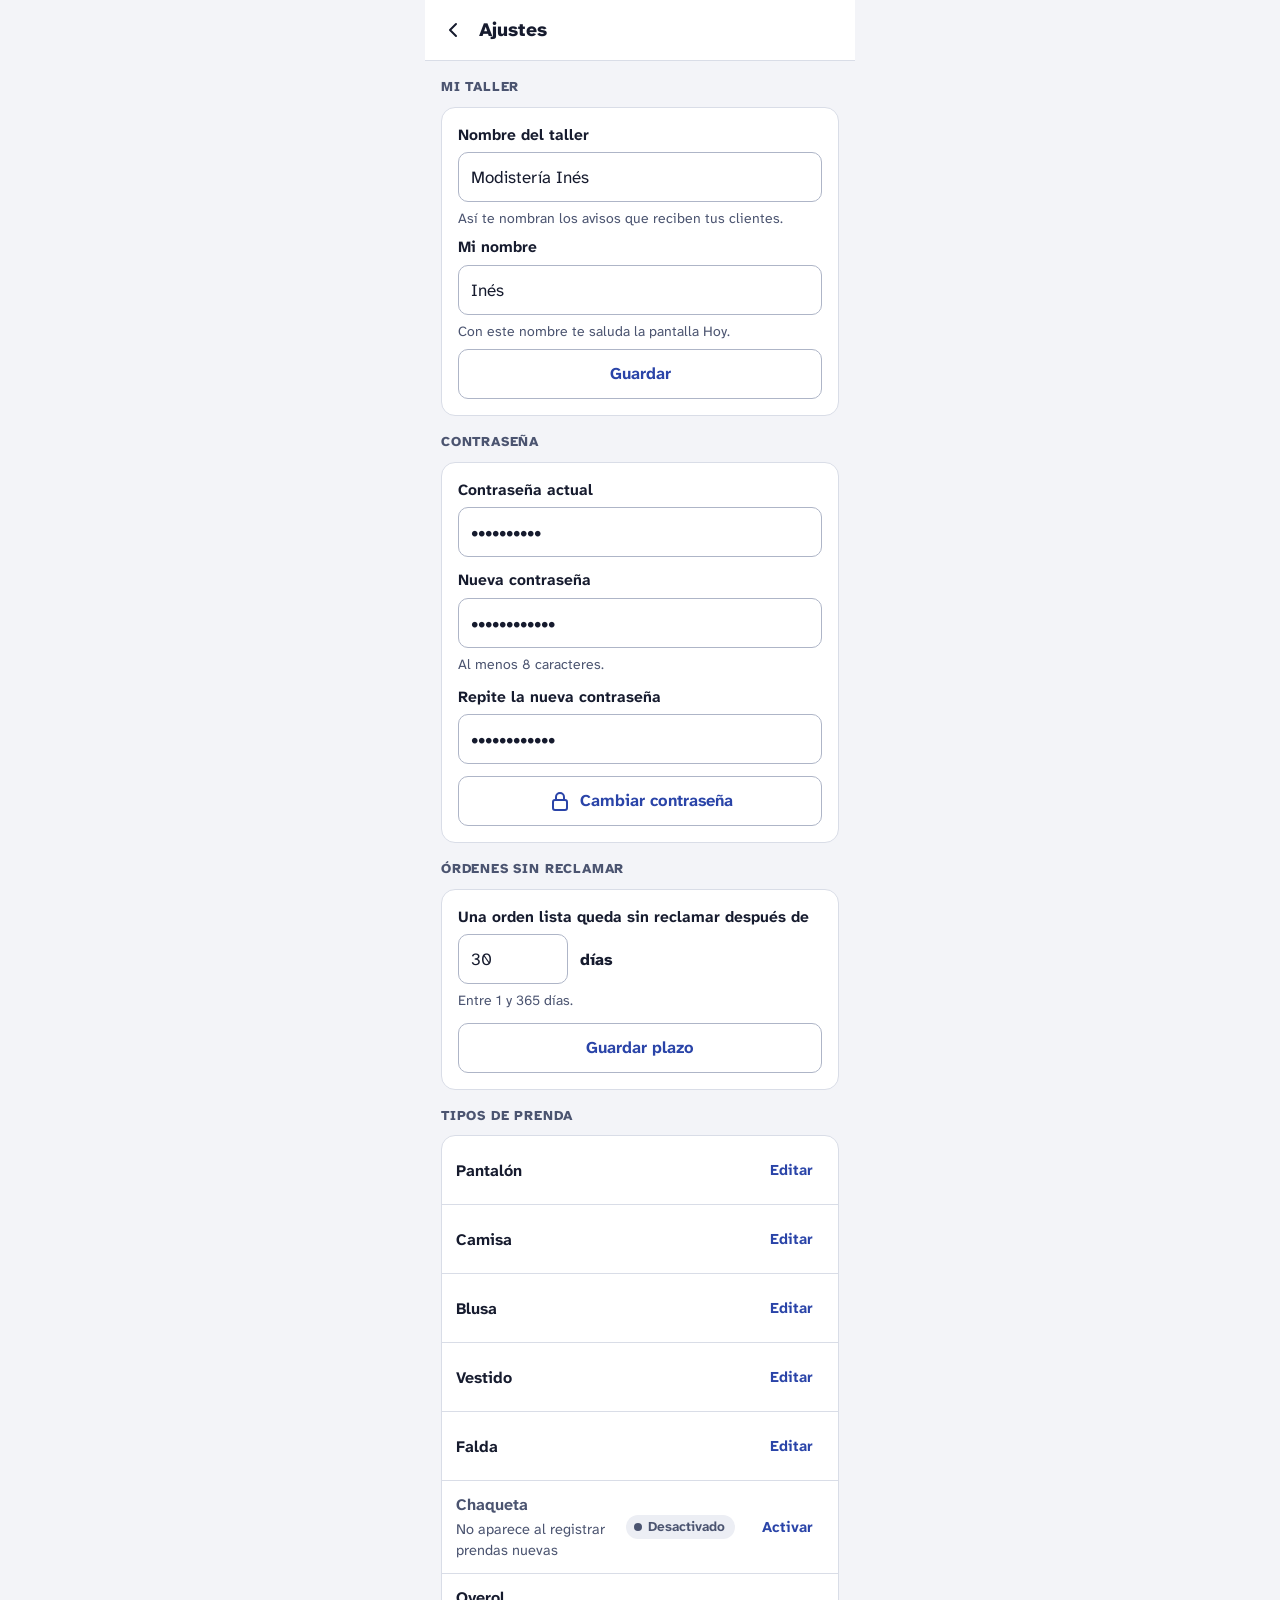
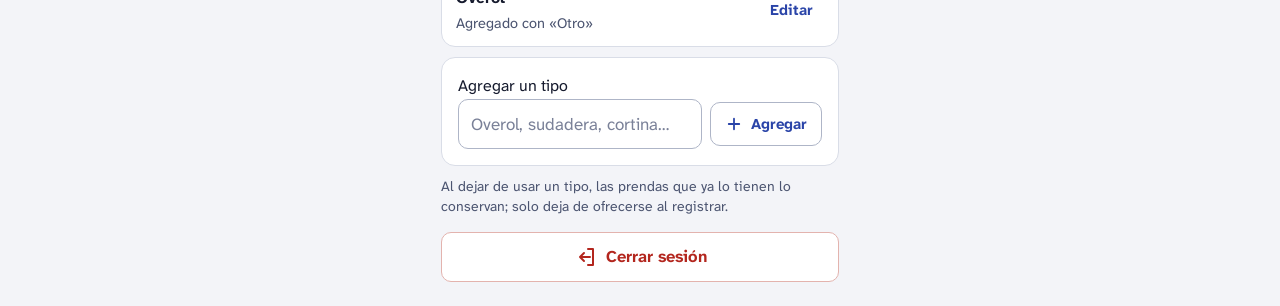
==== docs/03-diseno/mockups/pt-23-ajustes.html @ a5ea245a "docs(DOC-13): los mockups de las tres pantallas que cambiaron con HU-37 y HU-38 generar_mockups.mjs " ====
<!doctype html>
<html lang="es">
<head>
<meta charset="utf-8">
<meta name="viewport" content="width=device-width, initial-scale=1">
<meta name="pantalla" content="PT-23">
<meta name="historias" content="HU-38, HU-02, HU-35, HU-16, HU-01">
<meta name="criterios" content="CA-38.1, CA-38.2, CA-02.1, CA-35.1, CA-16.2, CA-16.3, CA-01.4">
<title>PT-23 · Ajustes</title>
<link rel="stylesheet" href="https://fonts.googleapis.com/css2?family=Atkinson+Hyperlegible+Next:wght@400;700;800&family=Atkinson+Hyperlegible+Mono:wght@500;700&display=swap">
<link rel="stylesheet" href="estilos.css">
</head>
<body>
<div class="app">
  <header class="barra">
    <a class="boton-icono" href="pt-02-panel-del-dia.html" aria-label="Volver"><i class="i i-atras"></i></a>
    <h1>Ajustes</h1>
  </header>

  <main class="contenido">
    <section class="seccion">
      <h2 class="titulo-seccion">Mi taller</h2>
      <div class="tarjeta pila">
        <div class="campo">
          <label for="nombre-taller">Nombre del taller</label>
          <input class="entrada" id="nombre-taller" value="Modistería Inés">
          <span class="ayuda">Así te nombran los avisos que reciben tus clientes.</span>
        </div>
        <div class="campo">
          <label for="nombre-usuaria">Mi nombre</label>
          <input class="entrada" id="nombre-usuaria" value="Inés">
          <span class="ayuda">Con este nombre te saluda la pantalla Hoy.</span>
        </div>
        <button class="btn btn-secundario">Guardar</button>
      </div>
    </section>

    <section class="seccion">
      <h2 class="titulo-seccion">Contraseña</h2>
      <div class="tarjeta">
        <div class="campo"><label for="actual">Contraseña actual</label><input class="entrada" id="actual" type="password" value="actual-123"></div>
        <div class="campo"><label for="nueva">Nueva contraseña</label><input class="entrada" id="nueva" type="password" value="nueva-segura"><span class="ayuda">Al menos 8 caracteres.</span></div>
        <div class="campo"><label for="repetir">Repite la nueva contraseña</label><input class="entrada" id="repetir" type="password" value="nueva-segura"></div>
        <button class="btn btn-secundario"><i class="i i-candado"></i>Cambiar contraseña</button>
      </div>
    </section>

    <section class="seccion">
      <h2 class="titulo-seccion">Órdenes sin reclamar</h2>
      <div class="tarjeta">
        <div class="campo">
          <label for="plazo">Una orden lista queda sin reclamar después de</label>
          <div class="entre"><input class="entrada" id="plazo" inputmode="numeric" value="30" style="max-width:110px"><span class="fuerte" style="flex:1">días</span></div>
          <span class="ayuda">Entre 1 y 365 días.</span>
        </div>
        <button class="btn btn-secundario">Guardar plazo</button>
      </div>
    </section>

    <section class="seccion">
      <h2 class="titulo-seccion">Tipos de prenda</h2>
      <ul class="lista">
        <li class="fila"><span class="principal"><span class="nombre">Pantalón</span></span><button class="btn btn-texto btn-pequeno">Editar</button></li>
        <li class="fila"><span class="principal"><span class="nombre">Camisa</span></span><button class="btn btn-texto btn-pequeno">Editar</button></li>
        <li class="fila"><span class="principal"><span class="nombre">Blusa</span></span><button class="btn btn-texto btn-pequeno">Editar</button></li>
        <li class="fila"><span class="principal"><span class="nombre">Vestido</span></span><button class="btn btn-texto btn-pequeno">Editar</button></li>
        <li class="fila"><span class="principal"><span class="nombre">Falda</span></span><button class="btn btn-texto btn-pequeno">Editar</button></li>
        <li class="fila"><span class="principal"><span class="nombre texto-2">Chaqueta</span><span class="detalle">No aparece al registrar prendas nuevas</span></span><span class="chip chip-descartado">Desactivado</span><button class="btn btn-texto btn-pequeno">Activar</button></li>
        <li class="fila"><span class="principal"><span class="nombre">Overol</span><span class="detalle">Agregado con «Otro»</span></span><button class="btn btn-texto btn-pequeno">Editar</button></li>
      </ul>
      <div class="tarjeta pila pila-junta">
        <label class="etiqueta" for="tipo-nuevo">Agregar un tipo</label>
        <div class="fila-campo">
          <input class="entrada crece" id="tipo-nuevo" placeholder="Overol, sudadera, cortina…">
          <button class="btn btn-secundario btn-pequeno"><i class="i i-mas i-sm"></i>Agregar</button>
        </div>
      </div>
      <p class="texto-2 pequeno">Al dejar de usar un tipo, las prendas que ya lo tienen lo conservan; solo deja de ofrecerse al registrar.</p>
    </section>

    <a class="btn btn-peligro-borde" href="pt-01-iniciar-sesion.html"><i class="i i-salir"></i>Cerrar sesión</a>
  </main>
</div>
</body>
</html>
---- docs/03-diseno/mockups/estilos.css ----
/*
 * Sistema visual de los mockups de Puntada.
 * Móvil primero (RNF-07): columna de hasta 430 px, controles de al menos 44 px.
 * Contraste de texto de al menos 4,5:1 (RNF-11). Dinero y fechas en formato colombiano (RNF-08).
 * Estas mismas variables pasan a las vistas de Laravel en el Sprint 3.
 */

:root {
  --fondo: #f3f4f8;
  --superficie: #ffffff;
  --superficie-2: #f8f9fc;
  --tinta: #161b2e;
  --tinta-2: #4b5470;
  --borde: #d9dde7;
  --borde-fuerte: #aeb5c7;

  --primario: #2a44a8;          /* azul hilo: acciones principales */
  --primario-hover: #20368a;
  --primario-suave: #e8ecf9;
  --tiza: #f2c23d;              /* amarillo tiza de sastre: solo el número de la orden */
  --tiza-suave: #fdf3d3;

  --exito: #16703f;   --exito-suave: #e2f3e9;
  --proceso: #1d4fb8; --proceso-suave: #e4ecfc;
  --aviso: #8a4b00;   --aviso-suave: #fcefd7;
  --peligro: #b3261e; --peligro-suave: #fbe7e5;
  --neutro: #4b5470;  --neutro-suave: #eceef4;

  --radio: 14px;
  --radio-control: 10px;
  --sombra: 0 1px 2px rgba(22, 27, 46, .06), 0 6px 16px rgba(22, 27, 46, .07);
  --fuente: "Atkinson Hyperlegible Next", "Atkinson Hyperlegible", system-ui, "Segoe UI", Roboto, sans-serif;
  --fuente-numeros: "Atkinson Hyperlegible Mono", ui-monospace, "Cascadia Mono", Consolas, monospace;
}

* { box-sizing: border-box; }
html { color-scheme: light; }
body {
  margin: 0;
  background: var(--fondo);
  color: var(--tinta);
  font: 16px/1.45 var(--fuente);
  -webkit-font-smoothing: antialiased;
}
h1, h2, h3, p { margin: 0; }
a { color: var(--primario); }
:focus-visible { outline: 3px solid var(--primario); outline-offset: 2px; }
.sr { position: absolute; width: 1px; height: 1px; overflow: hidden; clip-path: inset(50%); white-space: nowrap; }

/* --- Estructura de la app ------------------------------------------------------------------ */

.app { max-width: 430px; min-height: 100vh; margin: 0 auto; display: flex; flex-direction: column; background: var(--fondo); position: relative; }

.barra {
  position: sticky; top: 0; z-index: 5;
  display: flex; align-items: center; gap: 4px;
  min-height: 60px; padding: 8px 8px 8px 12px;
  background: var(--superficie); border-bottom: 1px solid var(--borde);
}
.barra h1 { flex: 1; min-width: 0; font-size: 19px; font-weight: 800; line-height: 1.2; }
.barra .sub { display: block; font-size: 14px; font-weight: 400; color: var(--tinta-2); }
.barra .boton-icono:first-child { margin-left: -6px; }

.contenido { flex: 1; display: flex; flex-direction: column; gap: 16px; padding: 16px 16px 24px; }

.navegacion {
  position: sticky; bottom: 0; z-index: 5;
  display: grid; grid-template-columns: repeat(5, 1fr); align-items: end;
  padding: 6px 4px 10px; background: var(--superficie); border-top: 1px solid var(--borde);
}
.navegacion a {
  display: flex; flex-direction: column; align-items: center; justify-content: center; gap: 2px;
  min-height: 52px; font-size: 12.5px; color: var(--tinta-2); text-decoration: none; border-radius: 10px;
}
.navegacion a[aria-current="page"] { color: var(--primario); font-weight: 800; }
.navegacion .nueva { color: var(--tinta); font-weight: 700; }
.navegacion .nueva .i {
  width: 48px; height: 48px; margin-top: -22px; border-radius: 50%;
  background: var(--primario); box-shadow: 0 4px 12px rgba(42, 68, 168, .35);
  -webkit-mask: none; mask: none; position: relative;
}
.navegacion .nueva .i::after {
  content: ""; position: absolute; inset: 12px; background: #fff;
  -webkit-mask: var(--i-mas) center / contain no-repeat; mask: var(--i-mas) center / contain no-repeat;
}

.acciones-fijas {
  position: sticky; bottom: 0; z-index: 4;
  display: flex; gap: 10px; padding: 12px 16px 16px;
  background: var(--superficie); border-top: 1px solid var(--borde);
}
.acciones-fijas .btn { flex: 1; }

/* --- Iconos (trazos de 24 px, heredan el color del texto) ----------------------------------- */

.i {
  display: inline-block; flex: none; width: 24px; height: 24px; background: currentColor;
  -webkit-mask: var(--m) center / contain no-repeat; mask: var(--m) center / contain no-repeat;
}
.i-sm { width: 18px; height: 18px; }

:root {
  --svg: "data:image/svg+xml,%3Csvg xmlns='http://www.w3.org/2000/svg' viewBox='0 0 24 24' fill='none' stroke='black' stroke-width='2' stroke-linecap='round' stroke-linejoin='round'%3E";
  --i-mas: url("data:image/svg+xml,%3Csvg xmlns='http://www.w3.org/2000/svg' viewBox='0 0 24 24' fill='none' stroke='black' stroke-width='2.4' stroke-linecap='round'%3E%3Cpath d='M12 5v14M5 12h14'/%3E%3C/svg%3E");
}
.i-mas { --m: var(--i-mas); }
.i-atras { --m: url("data:image/svg+xml,%3Csvg xmlns='http://www.w3.org/2000/svg' viewBox='0 0 24 24' fill='none' stroke='black' stroke-width='2' stroke-linecap='round' stroke-linejoin='round'%3E%3Cpath d='M15 18l-6-6 6-6'/%3E%3C/svg%3E"); }
.i-derecha { --m: url("data:image/svg+xml,%3Csvg xmlns='http://www.w3.org/2000/svg' viewBox='0 0 24 24' fill='none' stroke='black' stroke-width='2' stroke-linecap='round' stroke-linejoin='round'%3E%3Cpath d='M9 6l6 6-6 6'/%3E%3C/svg%3E"); }
.i-buscar { --m: url("data:image/svg+xml,%3Csvg xmlns='http://www.w3.org/2000/svg' viewBox='0 0 24 24' fill='none' stroke='black' stroke-width='2' stroke-linecap='round' stroke-linejoin='round'%3E%3Ccircle cx='11' cy='11' r='7'/%3E%3Cpath d='M20 20l-4-4'/%3E%3C/svg%3E"); }
.i-inicio { --m: url("data:image/svg+xml,%3Csvg xmlns='http://www.w3.org/2000/svg' viewBox='0 0 24 24' fill='none' stroke='black' stroke-width='2' stroke-linecap='round' stroke-linejoin='round'%3E%3Cpath d='M4 11l8-7 8 7v9h-5v-6H9v6H4z'/%3E%3C/svg%3E"); }
.i-ordenes { --m: url("data:image/svg+xml,%3Csvg xmlns='http://www.w3.org/2000/svg' viewBox='0 0 24 24' fill='none' stroke='black' stroke-width='2' stroke-linecap='round' stroke-linejoin='round'%3E%3Cpath d='M6 8h12l-1 13H7z'/%3E%3Cpath d='M9 8V6a3 3 0 0 1 6 0v2'/%3E%3C/svg%3E"); }
.i-clientes { --m: url("data:image/svg+xml,%3Csvg xmlns='http://www.w3.org/2000/svg' viewBox='0 0 24 24' fill='none' stroke='black' stroke-width='2' stroke-linecap='round' stroke-linejoin='round'%3E%3Ccircle cx='9' cy='8' r='3.5'/%3E%3Cpath d='M3 20c0-3.5 2.7-6 6-6s6 2.5 6 6M16 4.8a3.5 3.5 0 0 1 0 6.4M18 14.5c1.8.9 3 2.9 3 5.5'/%3E%3C/svg%3E"); }
.i-dinero { --m: url("data:image/svg+xml,%3Csvg xmlns='http://www.w3.org/2000/svg' viewBox='0 0 24 24' fill='none' stroke='black' stroke-width='2' stroke-linecap='round' stroke-linejoin='round'%3E%3Crect x='3' y='6' width='18' height='12' rx='2'/%3E%3Ccircle cx='12' cy='12' r='2.5'/%3E%3Cpath d='M6.5 9.5v5M17.5 9.5v5'/%3E%3C/svg%3E"); }
.i-camara { --m: url("data:image/svg+xml,%3Csvg xmlns='http://www.w3.org/2000/svg' viewBox='0 0 24 24' fill='none' stroke='black' stroke-width='2' stroke-linecap='round' stroke-linejoin='round'%3E%3Cpath d='M4 8h3l2-3h6l2 3h3v11H4z'/%3E%3Ccircle cx='12' cy='13' r='3.5'/%3E%3C/svg%3E"); }
.i-galeria { --m: url("data:image/svg+xml,%3Csvg xmlns='http://www.w3.org/2000/svg' viewBox='0 0 24 24' fill='none' stroke='black' stroke-width='2' stroke-linecap='round' stroke-linejoin='round'%3E%3Crect x='3' y='5' width='18' height='14' rx='2'/%3E%3Cpath d='M3 16l5-5 4 4 3-3 6 6'/%3E%3Ccircle cx='16' cy='9' r='1.5'/%3E%3C/svg%3E"); }
.i-mensaje { --m: url("data:image/svg+xml,%3Csvg xmlns='http://www.w3.org/2000/svg' viewBox='0 0 24 24' fill='none' stroke='black' stroke-width='2' stroke-linecap='round' stroke-linejoin='round'%3E%3Cpath d='M4 20l1.4-3.9A8 8 0 1 1 8 18.6z'/%3E%3C/svg%3E"); }
.i-enviar { --m: url("data:image/svg+xml,%3Csvg xmlns='http://www.w3.org/2000/svg' viewBox='0 0 24 24' fill='none' stroke='black' stroke-width='2' stroke-linecap='round' stroke-linejoin='round'%3E%3Cpath d='M4 12l16-8-6 16-3-7z'/%3E%3C/svg%3E"); }
.i-check { --m: url("data:image/svg+xml,%3Csvg xmlns='http://www.w3.org/2000/svg' viewBox='0 0 24 24' fill='none' stroke='black' stroke-width='2.4' stroke-linecap='round' stroke-linejoin='round'%3E%3Cpath d='M5 12.5l4.5 4.5L19 7.5'/%3E%3C/svg%3E"); }
.i-alerta { --m: url("data:image/svg+xml,%3Csvg xmlns='http://www.w3.org/2000/svg' viewBox='0 0 24 24' fill='none' stroke='black' stroke-width='2' stroke-linecap='round' stroke-linejoin='round'%3E%3Cpath d='M12 3.5l9.5 17h-19z'/%3E%3Cpath d='M12 10v4.5M12 17.5v.1'/%3E%3C/svg%3E"); }
.i-reloj { --m: url("data:image/svg+xml,%3Csvg xmlns='http://www.w3.org/2000/svg' viewBox='0 0 24 24' fill='none' stroke='black' stroke-width='2' stroke-linecap='round' stroke-linejoin='round'%3E%3Ccircle cx='12' cy='12' r='9'/%3E%3Cpath d='M12 7v5l3 2'/%3E%3C/svg%3E"); }
.i-cerrar { --m: url("data:image/svg+xml,%3Csvg xmlns='http://www.w3.org/2000/svg' viewBox='0 0 24 24' fill='none' stroke='black' stroke-width='2' stroke-linecap='round' stroke-linejoin='round'%3E%3Cpath d='M6 6l12 12M18 6L6 18'/%3E%3C/svg%3E"); }
.i-editar { --m: url("data:image/svg+xml,%3Csvg xmlns='http://www.w3.org/2000/svg' viewBox='0 0 24 24' fill='none' stroke='black' stroke-width='2' stroke-linecap='round' stroke-linejoin='round'%3E%3Cpath d='M4 20h4L19 9l-4-4L4 16z'/%3E%3C/svg%3E"); }
.i-basura { --m: url("data:image/svg+xml,%3Csvg xmlns='http://www.w3.org/2000/svg' viewBox='0 0 24 24' fill='none' stroke='black' stroke-width='2' stroke-linecap='round' stroke-linejoin='round'%3E%3Cpath d='M4 7h16M9 7V4h6v3M6 7l1 13h10l1-13'/%3E%3C/svg%3E"); }
.i-devolver { --m: url("data:image/svg+xml,%3Csvg xmlns='http://www.w3.org/2000/svg' viewBox='0 0 24 24' fill='none' stroke='black' stroke-width='2' stroke-linecap='round' stroke-linejoin='round'%3E%3Cpath d='M9 14L4 9l5-5'/%3E%3Cpath d='M4 9h10a6 6 0 0 1 0 12h-3'/%3E%3C/svg%3E"); }
.i-ajustes { --m: url("data:image/svg+xml,%3Csvg xmlns='http://www.w3.org/2000/svg' viewBox='0 0 24 24' fill='none' stroke='black' stroke-width='2' stroke-linecap='round' stroke-linejoin='round'%3E%3Cpath d='M4 6h9M17 6h3M4 12h3M11 12h9M4 18h11M19 18h1'/%3E%3Ccircle cx='15' cy='6' r='2'/%3E%3Ccircle cx='9' cy='12' r='2'/%3E%3Ccircle cx='17' cy='18' r='2'/%3E%3C/svg%3E"); }
.i-candado { --m: url("data:image/svg+xml,%3Csvg xmlns='http://www.w3.org/2000/svg' viewBox='0 0 24 24' fill='none' stroke='black' stroke-width='2' stroke-linecap='round' stroke-linejoin='round'%3E%3Crect x='5' y='11' width='14' height='10' rx='2'/%3E%3Cpath d='M8 11V8a4 4 0 0 1 8 0v3'/%3E%3C/svg%3E"); }
.i-salir { --m: url("data:image/svg+xml,%3Csvg xmlns='http://www.w3.org/2000/svg' viewBox='0 0 24 24' fill='none' stroke='black' stroke-width='2' stroke-linecap='round' stroke-linejoin='round'%3E%3Cpath d='M14 4h5v16h-5M10 8l-4 4 4 4M6 12h10'/%3E%3C/svg%3E"); }
.i-tijeras { --m: url("data:image/svg+xml,%3Csvg xmlns='http://www.w3.org/2000/svg' viewBox='0 0 24 24' fill='none' stroke='black' stroke-width='2' stroke-linecap='round' stroke-linejoin='round'%3E%3Ccircle cx='6' cy='7' r='3'/%3E%3Ccircle cx='6' cy='17' r='3'/%3E%3Cpath d='M8.6 8.6L20 19M8.6 15.4L20 5'/%3E%3C/svg%3E"); }
.i-bolsa { --m: url("data:image/svg+xml,%3Csvg xmlns='http://www.w3.org/2000/svg' viewBox='0 0 24 24' fill='none' stroke='black' stroke-width='2' stroke-linecap='round' stroke-linejoin='round'%3E%3Cpath d='M6 8h12l-1 13H7z'/%3E%3Cpath d='M9 8V6a3 3 0 0 1 6 0v2'/%3E%3C/svg%3E"); }
.i-ampliar { --m: url("data:image/svg+xml,%3Csvg xmlns='http://www.w3.org/2000/svg' viewBox='0 0 24 24' fill='none' stroke='black' stroke-width='2' stroke-linecap='round' stroke-linejoin='round'%3E%3Cpath d='M4 9V4h5M20 9V4h-5M4 15v5h5M20 15v5h-5'/%3E%3C/svg%3E"); }

/* --- Controles ------------------------------------------------------------------------------ */

.boton-icono {
  display: inline-grid; place-items: center; flex: none; width: 44px; height: 44px;
  border: 0; border-radius: 10px; background: transparent; color: var(--tinta); text-decoration: none;
}

.btn {
  display: inline-flex; align-items: center; justify-content: center; gap: 8px;
  min-height: 50px; padding: 0 18px; border: 1.5px solid transparent; border-radius: var(--radio-control);
  font: 700 16.5px/1.1 var(--fuente); text-align: center; text-decoration: none; cursor: pointer;
}
.btn-primario { background: var(--primario); color: #fff; }
.btn-secundario { background: var(--superficie); color: var(--primario); border-color: var(--borde-fuerte); }
.btn-peligro { background: var(--peligro); color: #fff; }
.btn-peligro-borde { background: var(--superficie); color: var(--peligro); border-color: #e3b3ae; }
.btn-texto { background: transparent; color: var(--primario); padding: 0 8px; }
.btn-exito { background: var(--exito); color: #fff; }
.btn-bloque { width: 100%; }
.btn-pequeno { min-height: 44px; padding: 0 14px; font-size: 15px; }

.campo { display: flex; flex-direction: column; gap: 6px; }
.campo > label, .campo > .etiqueta { font-weight: 700; font-size: 15.5px; }
.campo .ayuda { font-size: 14px; color: var(--tinta-2); }
.entrada {
  width: 100%; min-height: 50px; padding: 11px 12px;
  border: 1.5px solid var(--borde-fuerte); border-radius: var(--radio-control);
  background: #fff; color: var(--tinta); font: 17px/1.3 var(--fuente);
}
textarea.entrada { min-height: 76px; resize: vertical; }
.entrada::placeholder { color: #7a8198; }
.campo.con-error .entrada { border-color: var(--peligro); border-width: 2px; }
.mensaje-error { display: flex; align-items: flex-start; gap: 6px; color: var(--peligro); font-size: 14.5px; font-weight: 700; }
.mensaje-error .i { width: 18px; height: 18px; margin-top: 1px; }
.prefijo { position: relative; }
.prefijo > span { position: absolute; left: 13px; top: 50%; transform: translateY(-50%); color: var(--tinta-2); font-size: 17px; }
.prefijo .entrada { padding-left: 28px; }
.dos-columnas { display: grid; grid-template-columns: 1fr 1fr; gap: 12px; }

.buscador { position: relative; }
.buscador .i { position: absolute; left: 13px; top: 50%; transform: translateY(-50%); color: var(--tinta-2); }
.buscador .entrada { padding-left: 44px; }

.segmentos { display: grid; grid-auto-flow: column; grid-auto-columns: 1fr; gap: 6px; }
.segmentos label {
  display: flex; align-items: center; justify-content: center; gap: 6px; min-height: 48px;
  border: 1.5px solid var(--borde-fuerte); border-radius: var(--radio-control); background: #fff; font-weight: 700;
}
.segmentos input { position: absolute; opacity: 0; pointer-events: none; }
.segmentos label:has(input:checked) { border-color: var(--primario); background: var(--primario-suave); color: var(--primario); }

.pestanas { display: flex; gap: 4px; padding: 4px; border-radius: 12px; background: var(--neutro-suave); overflow-x: auto; }
.pestanas a {
  flex: 1; display: flex; align-items: center; justify-content: center; gap: 6px; min-height: 44px; padding: 0 10px;
  border-radius: 9px; color: var(--tinta-2); font-weight: 700; font-size: 15px; text-decoration: none; white-space: nowrap;
}
.pestanas a[aria-selected="true"] { background: #fff; color: var(--tinta); box-shadow: var(--sombra); }
.contador { min-width: 22px; padding: 0 6px; border-radius: 999px; background: var(--peligro); color: #fff; font-size: 13px; line-height: 22px; text-align: center; }
.contador.neutro { background: var(--borde-fuerte); color: var(--tinta); }

/* --- Contenido ------------------------------------------------------------------------------ */

.tarjeta { display: flex; flex-direction: column; gap: 12px; padding: 16px; border: 1px solid var(--borde); border-radius: var(--radio); background: var(--superficie); }
.seccion { display: flex; flex-direction: column; gap: 10px; }
.titulo-seccion { display: flex; align-items: center; justify-content: space-between; gap: 8px; font-size: 13.5px; font-weight: 800; letter-spacing: .06em; text-transform: uppercase; color: var(--tinta-2); }
.titulo-seccion a { font-size: 15px; letter-spacing: 0; text-transform: none; font-weight: 700; text-decoration: none; }
.entre { display: flex; flex-direction: row; align-items: center; justify-content: space-between; gap: 12px; }
.centrado { align-items: center; text-align: center; }
.pila { display: flex; flex-direction: column; gap: 8px; }
.texto-2 { color: var(--tinta-2); }
.pequeno { font-size: 14px; }
.fuerte { font-weight: 800; }
.dinero { font-variant-numeric: tabular-nums; white-space: nowrap; }
.numero-orden { font-family: var(--fuente-numeros); font-weight: 700; letter-spacing: .01em; white-space: nowrap; }

.chip {
  display: inline-flex; align-items: center; gap: 6px; padding: 3px 10px 3px 8px;
  border-radius: 999px; font-size: 13.5px; font-weight: 700; line-height: 1.35; white-space: nowrap;
}
.chip::before { content: ""; width: 8px; height: 8px; border-radius: 50%; background: currentColor; }
.chip-pendiente { background: var(--neutro-suave); color: var(--neutro); }
.chip-proceso { background: var(--proceso-suave); color: var(--proceso); }
.chip-terminada, .chip-lista, .chip-pagada, .chip-enviado { background: var(--exito-suave); color: var(--exito); }
.chip-entregada { background: var(--tinta); color: #fff; }
.chip-devuelta, .chip-asistido { background: var(--aviso-suave); color: var(--aviso); }
.chip-cancelada, .chip-atrasada { background: var(--peligro-suave); color: var(--peligro); }
.chip-cobrar { background: var(--tiza-suave); color: #6b4a00; }
.chip-descartado { background: var(--neutro-suave); color: var(--neutro); }

.lista { margin: 0; padding: 0; list-style: none; border: 1px solid var(--borde); border-radius: var(--radio); background: var(--superficie); overflow: hidden; }
.lista > li + li { border-top: 1px solid var(--borde); }
.fila { display: flex; align-items: center; gap: 12px; min-height: 64px; padding: 12px 10px 12px 14px; color: inherit; text-decoration: none; }
.fila .principal { flex: 1; min-width: 0; display: flex; flex-direction: column; gap: 3px; }
.fila .nombre { font-weight: 700; }
.fila .detalle { font-size: 14.5px; color: var(--tinta-2); }
.fila .lado { display: flex; flex-direction: column; align-items: flex-end; gap: 4px; text-align: right; }
.fila > .i-derecha { color: var(--borde-fuerte); }
.insignia-dias { min-width: 52px; padding: 6px 8px; border-radius: 10px; text-align: center; font-weight: 800; line-height: 1.1; font-variant-numeric: tabular-nums; }
.insignia-dias small { display: block; font-size: 12px; font-weight: 700; }
.insignia-dias.rojo { background: var(--peligro-suave); color: var(--peligro); }
.insignia-dias.ambar { background: var(--aviso-suave); color: var(--aviso); }

.cifras { display: grid; grid-template-columns: 1fr 1fr; gap: 12px; }
.cifra {
  display: flex; flex-direction: column; gap: 6px; min-height: 108px; padding: 14px;
  border: 1px solid var(--borde); border-radius: var(--radio); background: var(--superficie); color: inherit; text-decoration: none;
}
.cifra .encabezado { display: flex; align-items: center; gap: 8px; font-size: 14.5px; color: var(--tinta-2); font-weight: 700; }
.cifra .valor { font-size: 32px; font-weight: 800; line-height: 1; font-variant-numeric: tabular-nums; }
.cifra .nota { font-size: 14px; color: var(--tinta-2); }
.cifra.alerta .valor, .cifra.alerta .encabezado { color: var(--peligro); }
.cifra.atencion .valor, .cifra.atencion .encabezado { color: var(--aviso); }
.cifra.principal { grid-column: 1 / -1; min-height: 0; background: var(--primario); border-color: var(--primario); color: #fff; }
.cifra.principal .encabezado, .cifra.principal .nota { color: #dfe5fb; }
.cifra.principal .valor { font-size: 38px; }

.banda { display: flex; align-items: flex-start; gap: 10px; padding: 12px 14px; border-radius: 12px; font-size: 15.5px; }
.banda .i { margin-top: 1px; }
.banda-aviso { background: var(--aviso-suave); color: var(--aviso); }
.banda-error { background: var(--peligro-suave); color: var(--peligro); }
.banda-info { background: var(--primario-suave); color: var(--primario); }
.banda-exito { background: var(--exito-suave); color: var(--exito); }

.montos { display: grid; grid-template-columns: 1fr auto; gap: 8px 16px; margin: 0; }
.montos dt { color: var(--tinta-2); }
.montos dd { margin: 0; text-align: right; font-variant-numeric: tabular-nums; }
.montos .total { padding-top: 10px; border-top: 1px solid var(--borde); font-size: 19px; font-weight: 800; color: var(--tinta); }
.montos dd.total { margin-left: -16px; padding-left: 16px; }  /* la línea del total cruza el espacio entre columnas */
.montos .anulado { color: var(--tinta-2); text-decoration: line-through; }

/* Etiqueta de sastre con el número de la orden: el único uso del amarillo tiza. */
.etiqueta-bolsa {
  position: relative; align-self: center; display: flex; flex-direction: column; align-items: center; gap: 2px;
  padding: 22px 34px 20px 52px; border-radius: 10px 18px 18px 10px; background: var(--tiza); color: var(--tinta);
  box-shadow: 0 10px 24px rgba(138, 100, 0, .22); transform: rotate(-2deg);
}
.etiqueta-bolsa::before { content: ""; position: absolute; left: 18px; top: 50%; width: 16px; height: 16px; margin-top: -8px; border-radius: 50%; background: var(--fondo); box-shadow: inset 0 0 0 2px rgba(22, 27, 46, .25); }
.etiqueta-bolsa .numero-orden { font-size: 64px; line-height: 1; }
.etiqueta-bolsa small { font-size: 14px; font-weight: 700; letter-spacing: .08em; text-transform: uppercase; }
.numero-chico { display: inline-block; padding: 1px 8px; border-radius: 6px; background: var(--tiza); color: var(--tinta); font-size: 15px; }

/* Fotos de ejemplo: color de tela con la silueta de la prenda. No son fotos reales. */
.fotos { display: grid; grid-template-columns: repeat(3, 1fr); gap: 8px; }
.foto { position: relative; aspect-ratio: 1; border-radius: 10px; overflow: hidden; background-color: var(--tela, #56698f); background-repeat: no-repeat; background-position: center; background-size: 62%; }
.foto .quitar { position: absolute; top: 4px; right: 4px; width: 32px; height: 32px; border-radius: 50%; display: grid; place-items: center; background: rgba(22, 27, 46, .7); color: #fff; }
.foto .quitar .i { width: 16px; height: 16px; }
.foto-pantalon { background-image: url("data:image/svg+xml,%3Csvg xmlns='http://www.w3.org/2000/svg' viewBox='0 0 40 40'%3E%3Cpath d='M12 4h16l2 32h-7l-3-20-3 20h-7z' fill='white' fill-opacity='.45'/%3E%3C/svg%3E"); }
.foto-camisa { --tela: #c9d6e8; background-image: url("data:image/svg+xml,%3Csvg xmlns='http://www.w3.org/2000/svg' viewBox='0 0 40 40'%3E%3Cpath d='M14 5l-9 5 3 8 4-2v19h16V16l4 2 3-8-9-5c-1 3-3 4-6 4s-5-1-6-4z' fill='%23233050' fill-opacity='.28'/%3E%3C/svg%3E"); }
.foto-vestido { --tela: #9a4a5c; background-image: url("data:image/svg+xml,%3Csvg xmlns='http://www.w3.org/2000/svg' viewBox='0 0 40 40'%3E%3Cpath d='M15 4h10l-1 8 8 24H8l8-24z' fill='white' fill-opacity='.42'/%3E%3C/svg%3E"); }
.foto-falda { --tela: #5f7a52; background-image: url("data:image/svg+xml,%3Csvg xmlns='http://www.w3.org/2000/svg' viewBox='0 0 40 40'%3E%3Cpath d='M13 8h14l7 24H6z' fill='white' fill-opacity='.42'/%3E%3C/svg%3E"); }
.foto-agregar {
  display: flex; flex-direction: column; align-items: center; justify-content: center; gap: 4px;
  border: 1.5px dashed var(--borde-fuerte); background: var(--superficie-2); color: var(--primario); font-size: 13.5px; font-weight: 700;
}
.fotos-grandes { grid-template-columns: repeat(2, 1fr); }

.prenda { display: flex; flex-direction: column; gap: 10px; padding: 14px; border: 1px solid var(--borde); border-radius: var(--radio); background: var(--superficie); }
.prenda .cabeza { display: flex; align-items: flex-start; justify-content: space-between; gap: 10px; }
.prenda .tipo { font-size: 17.5px; font-weight: 800; }
.prenda .arreglo { color: var(--tinta-2); }
.prenda.atenuada { background: var(--superficie-2); }
.prenda.atenuada .tipo, .prenda.atenuada .precio { color: var(--tinta-2); }
.miniaturas { display: flex; gap: 6px; }
.miniaturas .foto { width: 56px; border-radius: 8px; }

.aviso-sugerencia { display: flex; align-items: center; gap: 8px; font-size: 14.5px; color: var(--aviso); font-weight: 700; }

.pasos { display: flex; flex-direction: column; gap: 0; margin: 0; padding: 0; list-style: none; }
.pasos li { position: relative; display: flex; flex-direction: column; gap: 4px; padding: 0 0 18px 26px; }
.pasos li::before { content: ""; position: absolute; left: 5px; top: 6px; width: 10px; height: 10px; border-radius: 50%; background: var(--borde-fuerte); }
.pasos li::after { content: ""; position: absolute; left: 9.5px; top: 20px; bottom: 0; width: 1px; background: var(--borde); }
.pasos li:last-child::after { display: none; }
.pasos li.hecho::before { background: var(--exito); }

/* --- Hojas y diálogos ----------------------------------------------------------------------- */

.velo { position: fixed; inset: 0; z-index: 10; background: rgba(22, 27, 46, .5); }
.hoja {
  position: fixed; left: 0; right: 0; bottom: 0; z-index: 20; max-width: 430px; margin: 0 auto;
  display: flex; flex-direction: column; gap: 14px; padding: 10px 16px 20px;
  border-radius: 20px 20px 0 0; background: var(--superficie); box-shadow: 0 -10px 30px rgba(22, 27, 46, .2);
}
.hoja::before { content: ""; align-self: center; width: 44px; height: 5px; border-radius: 3px; background: var(--borde-fuerte); }
.hoja h2 { font-size: 20px; font-weight: 800; }
.hoja .acciones { display: flex; flex-direction: column; gap: 10px; }
.opcion-hoja { display: flex; align-items: center; gap: 12px; min-height: 56px; padding: 0 12px; border-radius: 12px; color: var(--tinta); text-decoration: none; font-weight: 700; }
.opcion-hoja + .opcion-hoja { border-top: 1px solid var(--borde); border-radius: 0; }
.opcion-hoja .explicacion { display: block; font-size: 14px; font-weight: 400; color: var(--tinta-2); }
.opcion-hoja.peligro { color: var(--peligro); }
.opcion-hoja.actual { color: var(--tinta-2); }

.fondo-app { pointer-events: none; }

/* --- Pantalla de inicio de sesión ----------------------------------------------------------- */

.acceso { min-height: 100vh; display: flex; flex-direction: column; justify-content: center; gap: 28px; padding: 32px 20px; }
.marca { display: flex; flex-direction: column; align-items: flex-start; gap: 10px; }
.marca .sello { width: 56px; height: 56px; display: grid; place-items: center; border-radius: 16px; background: var(--primario); color: #fff; }
.marca .sello .i { width: 30px; height: 30px; }
.marca h1 { font-size: 30px; font-weight: 800; line-height: 1.1; }
.marca p { color: var(--tinta-2); }

/* --- Vista del mensaje en el celular del cliente -------------------------------------------- */

.telefono-cliente { min-height: 100vh; display: flex; flex-direction: column; background: #ece5dc; }
.telefono-cliente .barra { background: #1f4f45; color: #fff; border: 0; }
.telefono-cliente .barra .sub { color: #cfe3dd; }
.telefono-cliente .boton-icono { color: #fff; }
.avatar { width: 40px; height: 40px; border-radius: 50%; display: grid; place-items: center; background: var(--tiza); color: var(--tinta); font-weight: 800; }
.conversacion { flex: 1; display: flex; flex-direction: column; gap: 10px; padding: 16px 12px; }
.globo { max-width: 86%; padding: 10px 12px 6px; border-radius: 4px 14px 14px 14px; background: #fff; box-shadow: 0 1px 1px rgba(0, 0, 0, .08); font-size: 16px; }
.globo .hora { display: block; text-align: right; font-size: 12px; color: #6b7280; margin-top: 4px; }
.fecha-chat { align-self: center; padding: 4px 10px; border-radius: 8px; background: #dfe8ee; color: #3b4a58; font-size: 13px; }
.nota-ejemplo { margin: 0 12px 16px; padding: 10px 12px; border-radius: 10px; background: rgba(255, 255, 255, .75); color: var(--tinta-2); font-size: 14px; }

/* HU-37 y HU-38: lo que estas pantallas necesitaron después del Sprint 2 */
.pila-junta { gap: 2px; }
.fila-campo { display: flex; align-items: center; gap: 8px; }
.fila-campo .btn { flex: none; }
.crece { flex: 1; }

/* El separador entre entrar con contraseña y entrar con Google */
.o-bien { display: flex; align-items: center; gap: 12px; color: var(--tinta-2); font-size: 14px; }
.o-bien::before, .o-bien::after { content: ""; flex: 1; height: 1px; background: var(--borde); }

/* El logotipo de Google, de sus cuatro colores: no hereda el color del texto como los demás iconos */
.i-google {
  -webkit-mask: none; mask: none; background: center / contain no-repeat
    url("data:image/svg+xml,%3Csvg xmlns='http://www.w3.org/2000/svg' viewBox='0 0 48 48'%3E%3Cpath fill='%23FFC107' d='M43.6 20.1H42V20H24v8h11.3C33.7 32.7 29.3 36 24 36c-6.6 0-12-5.4-12-12s5.4-12 12-12c3.1 0 5.9 1.2 8 3.1l5.7-5.7C34.1 6.1 29.3 4 24 4 13 4 4 13 4 24s9 20 20 20 20-9 20-20c0-1.3-.1-2.6-.4-3.9z'/%3E%3Cpath fill='%23FF3D00' d='M6.3 14.7l6.6 4.8C14.7 15.1 19 12 24 12c3.1 0 5.9 1.2 8 3.1l5.7-5.7C34.1 6.1 29.3 4 24 4 16.3 4 9.7 8.3 6.3 14.7z'/%3E%3Cpath fill='%234CAF50' d='M24 44c5.2 0 9.9-2 13.4-5.2l-6.2-5.2C29.2 35.1 26.7 36 24 36c-5.2 0-9.6-3.3-11.3-7.9l-6.5 5C9.5 39.6 16.2 44 24 44z'/%3E%3Cpath fill='%231976D2' d='M43.6 20.1H42V20H24v8h11.3c-.8 2.2-2.2 4.2-4.1 5.6l6.2 5.2C37 40.2 44 35 44 24c0-1.3-.1-2.6-.4-3.9z'/%3E%3C/svg%3E");
}
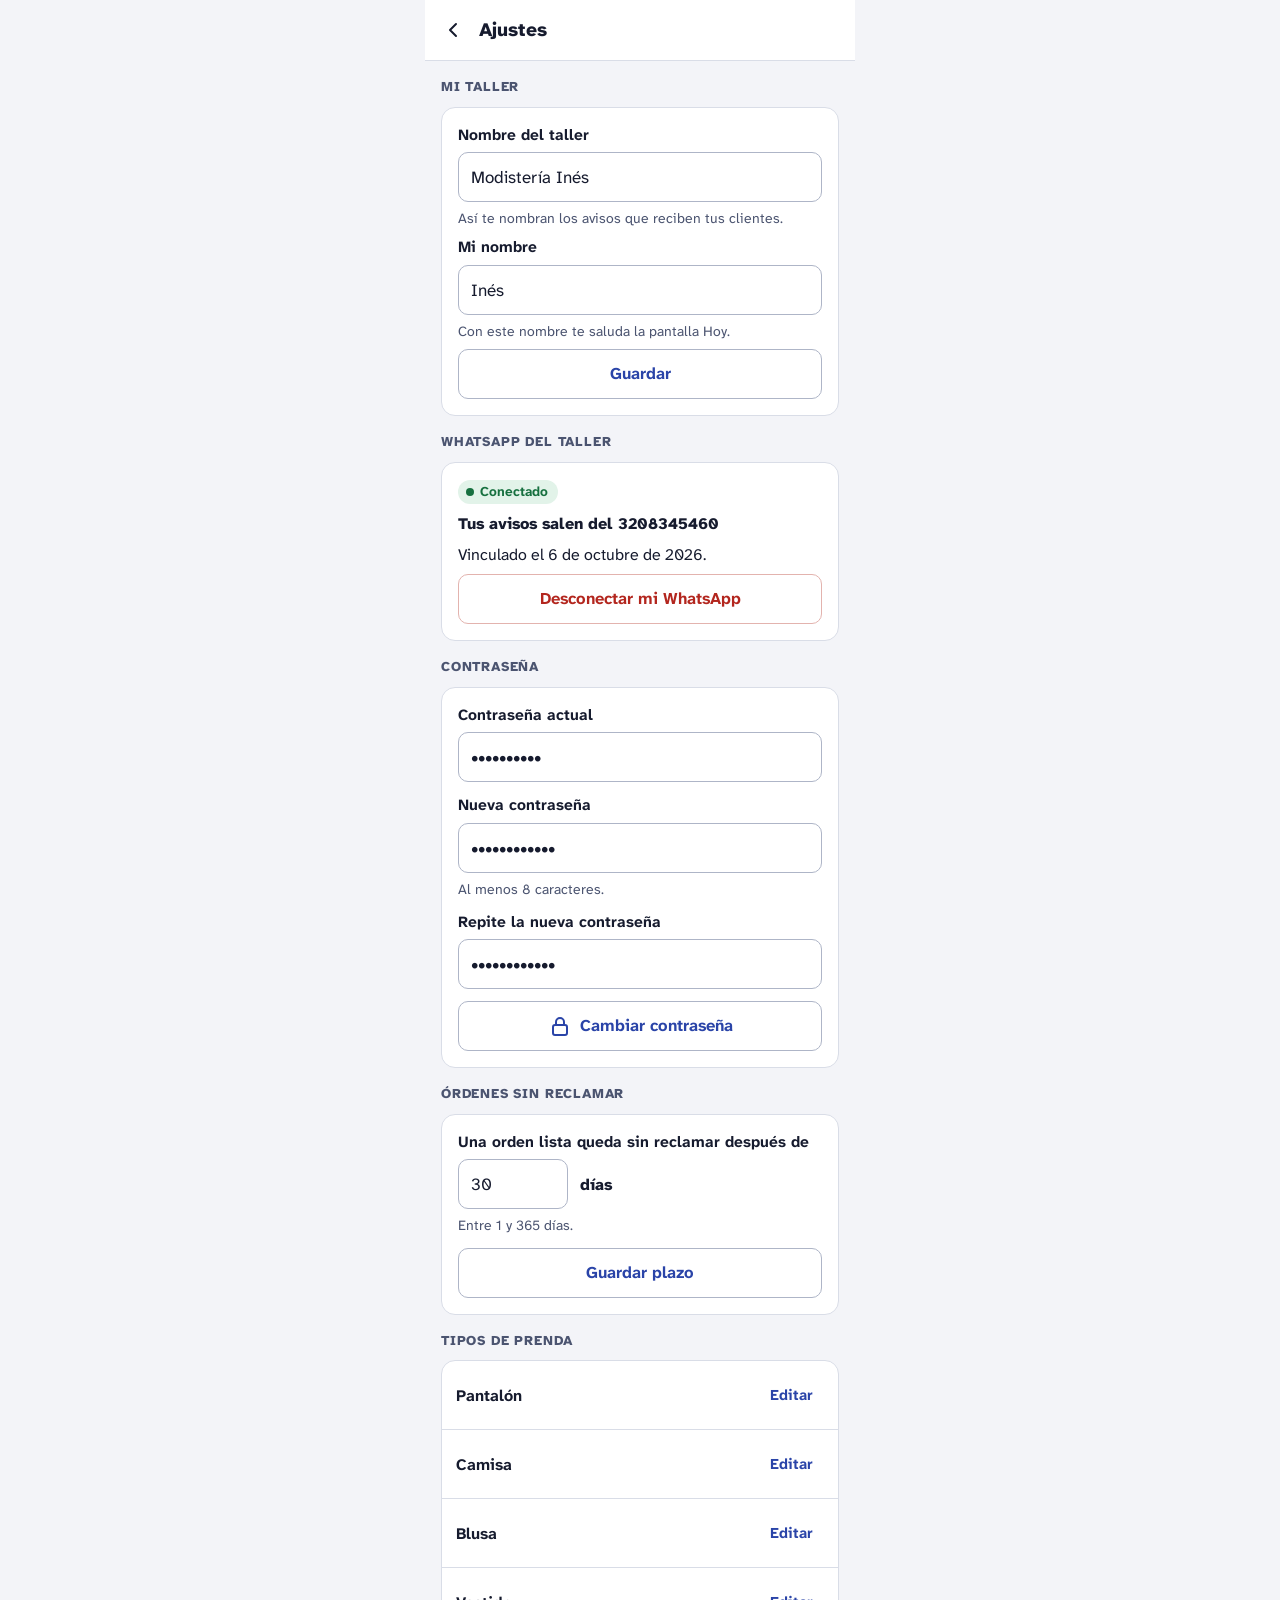
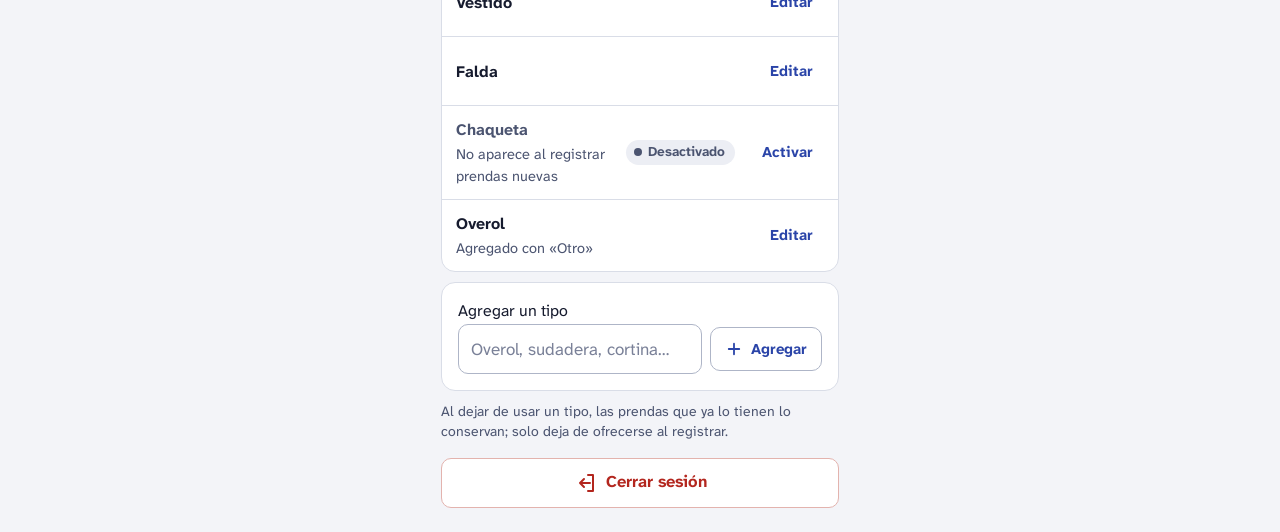
==== commit ae9d150c: "feat(HU-39, RN-48): cada taller avisa desde su propio WhatsApp El canal era uno solo para todo el si" ====
--- a/docs/03-diseno/mockups/pt-23-ajustes.html
+++ b/docs/03-diseno/mockups/pt-23-ajustes.html
@@ -4,8 +4,8 @@
 <meta charset="utf-8">
 <meta name="viewport" content="width=device-width, initial-scale=1">
 <meta name="pantalla" content="PT-23">
-<meta name="historias" content="HU-38, HU-02, HU-35, HU-16, HU-01">
-<meta name="criterios" content="CA-38.1, CA-38.2, CA-02.1, CA-35.1, CA-16.2, CA-16.3, CA-01.4">
+<meta name="historias" content="HU-38, HU-39, HU-02, HU-35, HU-16, HU-01">
+<meta name="criterios" content="CA-38.1, CA-38.2, CA-39.1, CA-39.2, CA-02.1, CA-35.1, CA-16.2, CA-16.3, CA-01.4">
 <title>PT-23 · Ajustes</title>
 <link rel="stylesheet" href="https://fonts.googleapis.com/css2?family=Atkinson+Hyperlegible+Next:wght@400;700;800&family=Atkinson+Hyperlegible+Mono:wght@500;700&display=swap">
 <link rel="stylesheet" href="estilos.css">
@@ -32,6 +32,16 @@
           <span class="ayuda">Con este nombre te saluda la pantalla Hoy.</span>
         </div>
         <button class="btn btn-secundario">Guardar</button>
+      </div>
+    </section>
+
+    <section class="seccion">
+      <h2 class="titulo-seccion">WhatsApp del taller</h2>
+      <div class="tarjeta pila">
+        <p><span class="chip chip-conectado">Conectado</span></p>
+        <p class="fuerte">Tus avisos salen del 3208345460</p>
+        <span class="ayuda">Vinculado el 6 de octubre de 2026.</span>
+        <button class="btn btn-peligro-borde">Desconectar mi WhatsApp</button>
       </div>
     </section>
 
--- a/docs/03-diseno/mockups/estilos.css
+++ b/docs/03-diseno/mockups/estilos.css
@@ -359,3 +359,6 @@
   -webkit-mask: none; mask: none; background: center / contain no-repeat
     url("data:image/svg+xml,%3Csvg xmlns='http://www.w3.org/2000/svg' viewBox='0 0 48 48'%3E%3Cpath fill='%23FFC107' d='M43.6 20.1H42V20H24v8h11.3C33.7 32.7 29.3 36 24 36c-6.6 0-12-5.4-12-12s5.4-12 12-12c3.1 0 5.9 1.2 8 3.1l5.7-5.7C34.1 6.1 29.3 4 24 4 13 4 4 13 4 24s9 20 20 20 20-9 20-20c0-1.3-.1-2.6-.4-3.9z'/%3E%3Cpath fill='%23FF3D00' d='M6.3 14.7l6.6 4.8C14.7 15.1 19 12 24 12c3.1 0 5.9 1.2 8 3.1l5.7-5.7C34.1 6.1 29.3 4 24 4 16.3 4 9.7 8.3 6.3 14.7z'/%3E%3Cpath fill='%234CAF50' d='M24 44c5.2 0 9.9-2 13.4-5.2l-6.2-5.2C29.2 35.1 26.7 36 24 36c-5.2 0-9.6-3.3-11.3-7.9l-6.5 5C9.5 39.6 16.2 44 24 44z'/%3E%3Cpath fill='%231976D2' d='M43.6 20.1H42V20H24v8h11.3c-.8 2.2-2.2 4.2-4.1 5.6l6.2 5.2C37 40.2 44 35 44 24c0-1.3-.1-2.6-.4-3.9z'/%3E%3C/svg%3E");
 }
+
+/* HU-39: el WhatsApp del taller, conectado */
+.chip-conectado { background: var(--exito-suave); color: var(--exito); }
